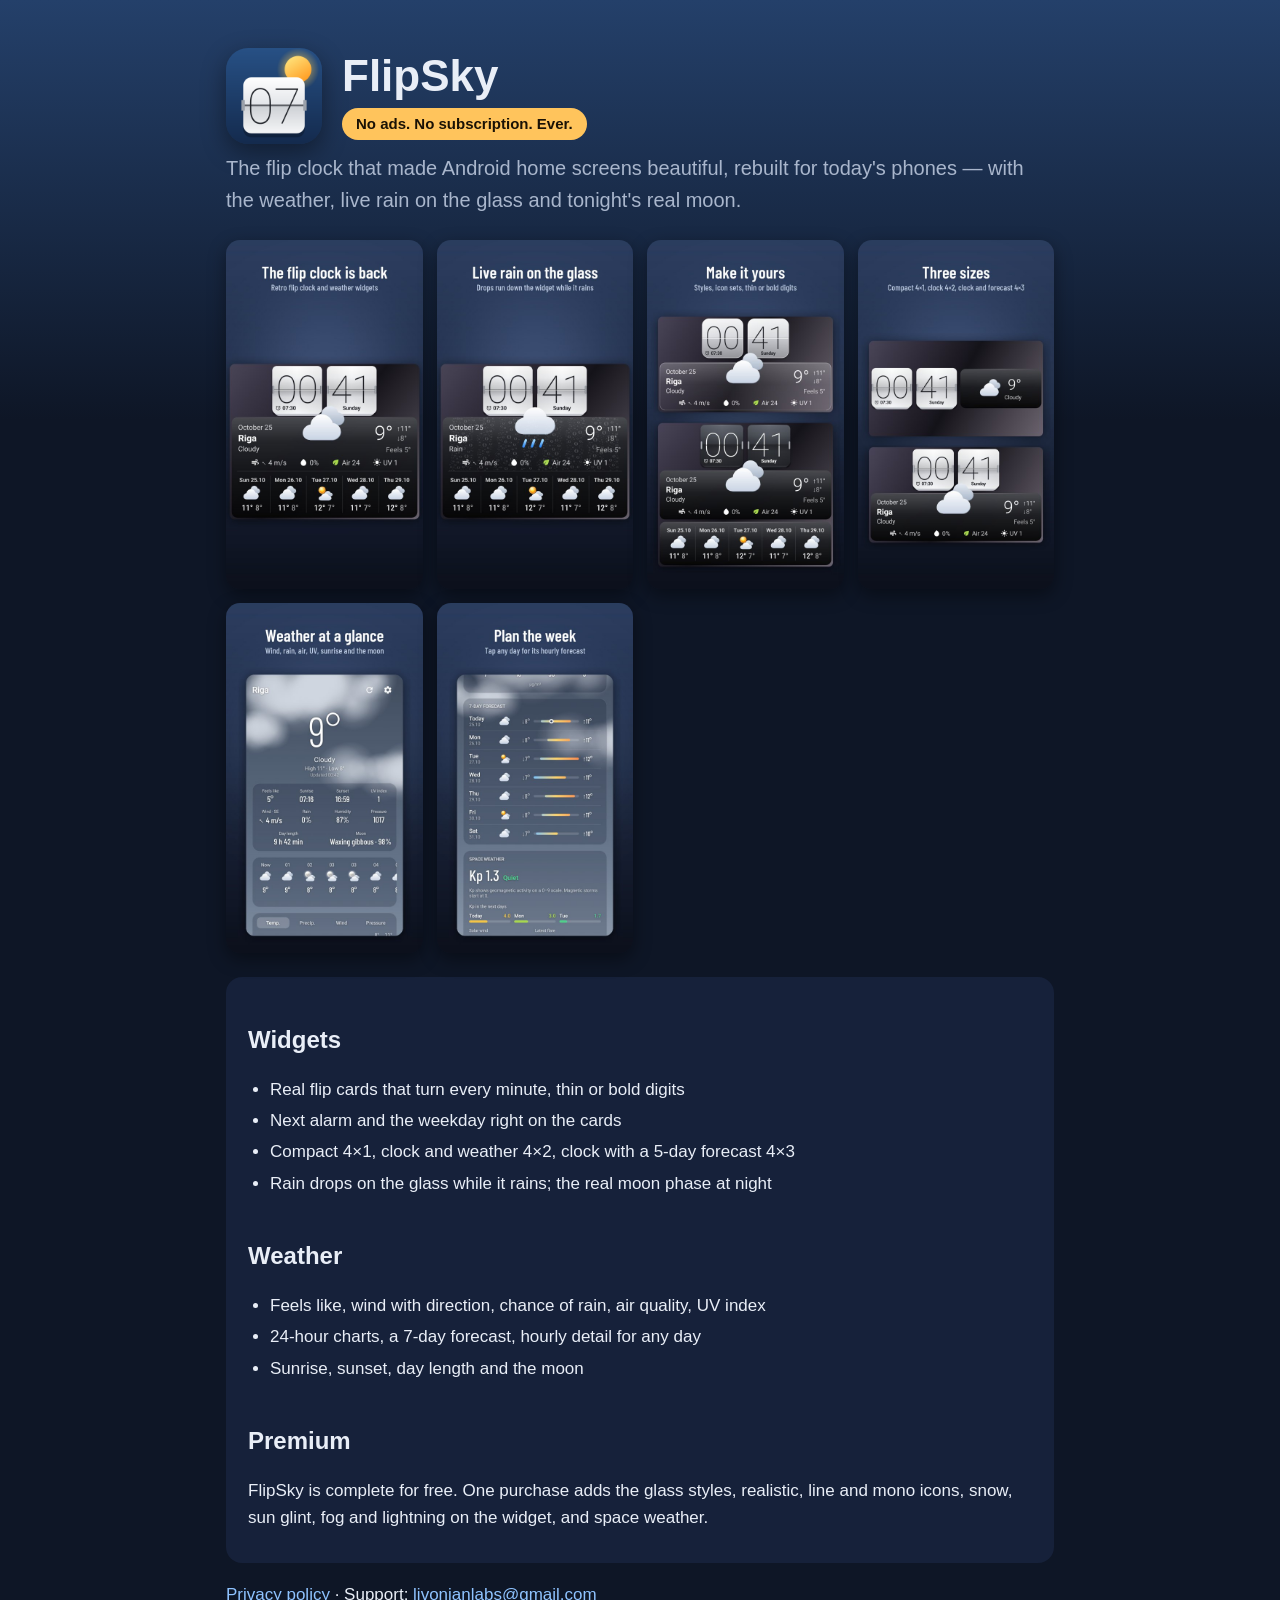
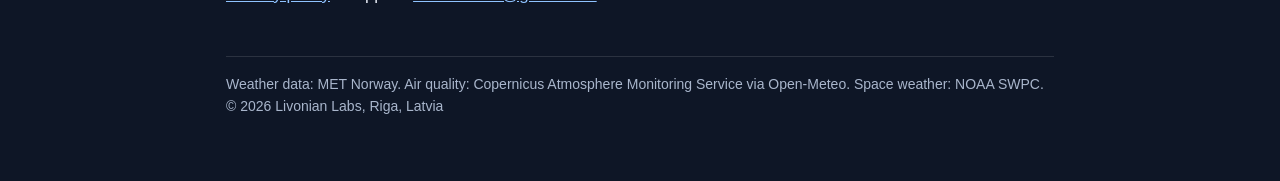
==== flipsky/index.html @ 4f16a38f "Livonian Labs site: FlipSky page and privacy policy" ====
<!doctype html>
<html lang="en">
<head>
<meta charset="utf-8">
<meta name="viewport" content="width=device-width, initial-scale=1">
<title>FlipSky – Flip clock and weather</title>
<meta name="description" content="Retro flip clock and weather widgets for Android. Live rain on the glass, real moon phases, 13 languages. No ads, ever.">
<meta property="og:title" content="FlipSky – Flip clock and weather">
<meta property="og:image" content="https://livonianlabs.github.io/flipsky/img/feature_1024x500.png">
<link rel="icon" href="/favicon.png">
<link rel="stylesheet" href="/style.css">
</head>
<body>
<main>
  <div class="hero">
    <img src="img/icon_512.png" alt="FlipSky icon">
    <div>
      <h1>FlipSky</h1>
      <span class="badge">No ads. No subscription. Ever.</span>
    </div>
  </div>
  <p class="lead">The flip clock that made Android home screens beautiful, rebuilt for today's phones — with the weather, live rain on the glass and tonight's real moon.</p>

  <div class="shots">
    <img src="img/01_flip_clock.jpg" alt="Flip clock widget with weather and a 5-day forecast">
    <img src="img/02_live_rain.jpg" alt="Rain drops running down the widget">
    <img src="img/03_styles.jpg" alt="Widget styles">
    <img src="img/04_sizes.jpg" alt="Widget sizes">
    <img src="img/05_weather.jpg" alt="Weather screen">
    <img src="img/06_week.jpg" alt="7-day forecast">
  </div>

  <div class="card">
    <h2>Widgets</h2>
    <ul>
      <li>Real flip cards that turn every minute, thin or bold digits</li>
      <li>Next alarm and the weekday right on the cards</li>
      <li>Compact 4×1, clock and weather 4×2, clock with a 5-day forecast 4×3</li>
      <li>Rain drops on the glass while it rains; the real moon phase at night</li>
    </ul>
    <h2>Weather</h2>
    <ul>
      <li>Feels like, wind with direction, chance of rain, air quality, UV index</li>
      <li>24-hour charts, a 7-day forecast, hourly detail for any day</li>
      <li>Sunrise, sunset, day length and the moon</li>
    </ul>
    <h2>Premium</h2>
    <p>FlipSky is complete for free. One purchase adds the glass styles, realistic, line and mono icons, snow, sun glint, fog and lightning on the widget, and space weather.</p>
  </div>

  <p><a href="privacy.html">Privacy policy</a> · Support: <a href="mailto:livonianlabs@gmail.com">livonianlabs@gmail.com</a></p>
  <footer>Weather data: MET Norway. Air quality: Copernicus Atmosphere Monitoring Service via Open-Meteo. Space weather: NOAA SWPC.<br>© 2026 Livonian Labs, Riga, Latvia</footer>
</main>
</body>
</html>
---- style.css ----
:root {
  --bg: #0e1626;
  --panel: #16213a;
  --text: #e9eef7;
  --muted: #a9b6cc;
  --accent: #ffc45c;
  --link: #8fc3ff;
}
* { box-sizing: border-box; }
body {
  margin: 0;
  background: linear-gradient(180deg, #24406a 0%, var(--bg) 420px) no-repeat, var(--bg);
  color: var(--text);
  font: 17px/1.6 -apple-system, "Segoe UI", Roboto, "Helvetica Neue", Arial, sans-serif;
}
main { max-width: 860px; margin: 0 auto; padding: 48px 16px 64px; }
a { color: var(--link); }
h1 { font-size: 44px; line-height: 1.1; margin: 0 0 8px; }
h2 { font-size: 24px; margin: 40px 0 8px; }
p.lead { font-size: 20px; color: var(--muted); margin: 0 0 24px; }
.hero { display: flex; gap: 20px; align-items: center; margin-bottom: 8px; }
.hero img { width: 96px; height: 96px; border-radius: 22px; box-shadow: 0 8px 24px #0006; }
.badge { display: inline-block; background: var(--accent); color: #1a1205; font-weight: 600; border-radius: 999px; padding: 4px 14px; font-size: 15px; }
.shots { display: grid; grid-template-columns: repeat(auto-fill, minmax(180px, 1fr)); gap: 14px; margin: 24px 0; }
.shots img { width: 100%; border-radius: 14px; display: block; box-shadow: 0 6px 18px #0006; }
.card { background: var(--panel); border-radius: 16px; padding: 4px 22px 14px; margin: 18px 0; }
ul { padding-left: 22px; }
li { margin: 4px 0; }
footer { color: var(--muted); font-size: 14px; margin-top: 48px; border-top: 1px solid #ffffff1f; padding-top: 16px; }
.apps a { display: flex; gap: 16px; align-items: center; text-decoration: none; color: var(--text); background: var(--panel); border-radius: 16px; padding: 14px; }
.apps img { width: 64px; height: 64px; border-radius: 15px; }
@media (max-width: 520px) { h1 { font-size: 34px; } .hero img { width: 72px; height: 72px; } }
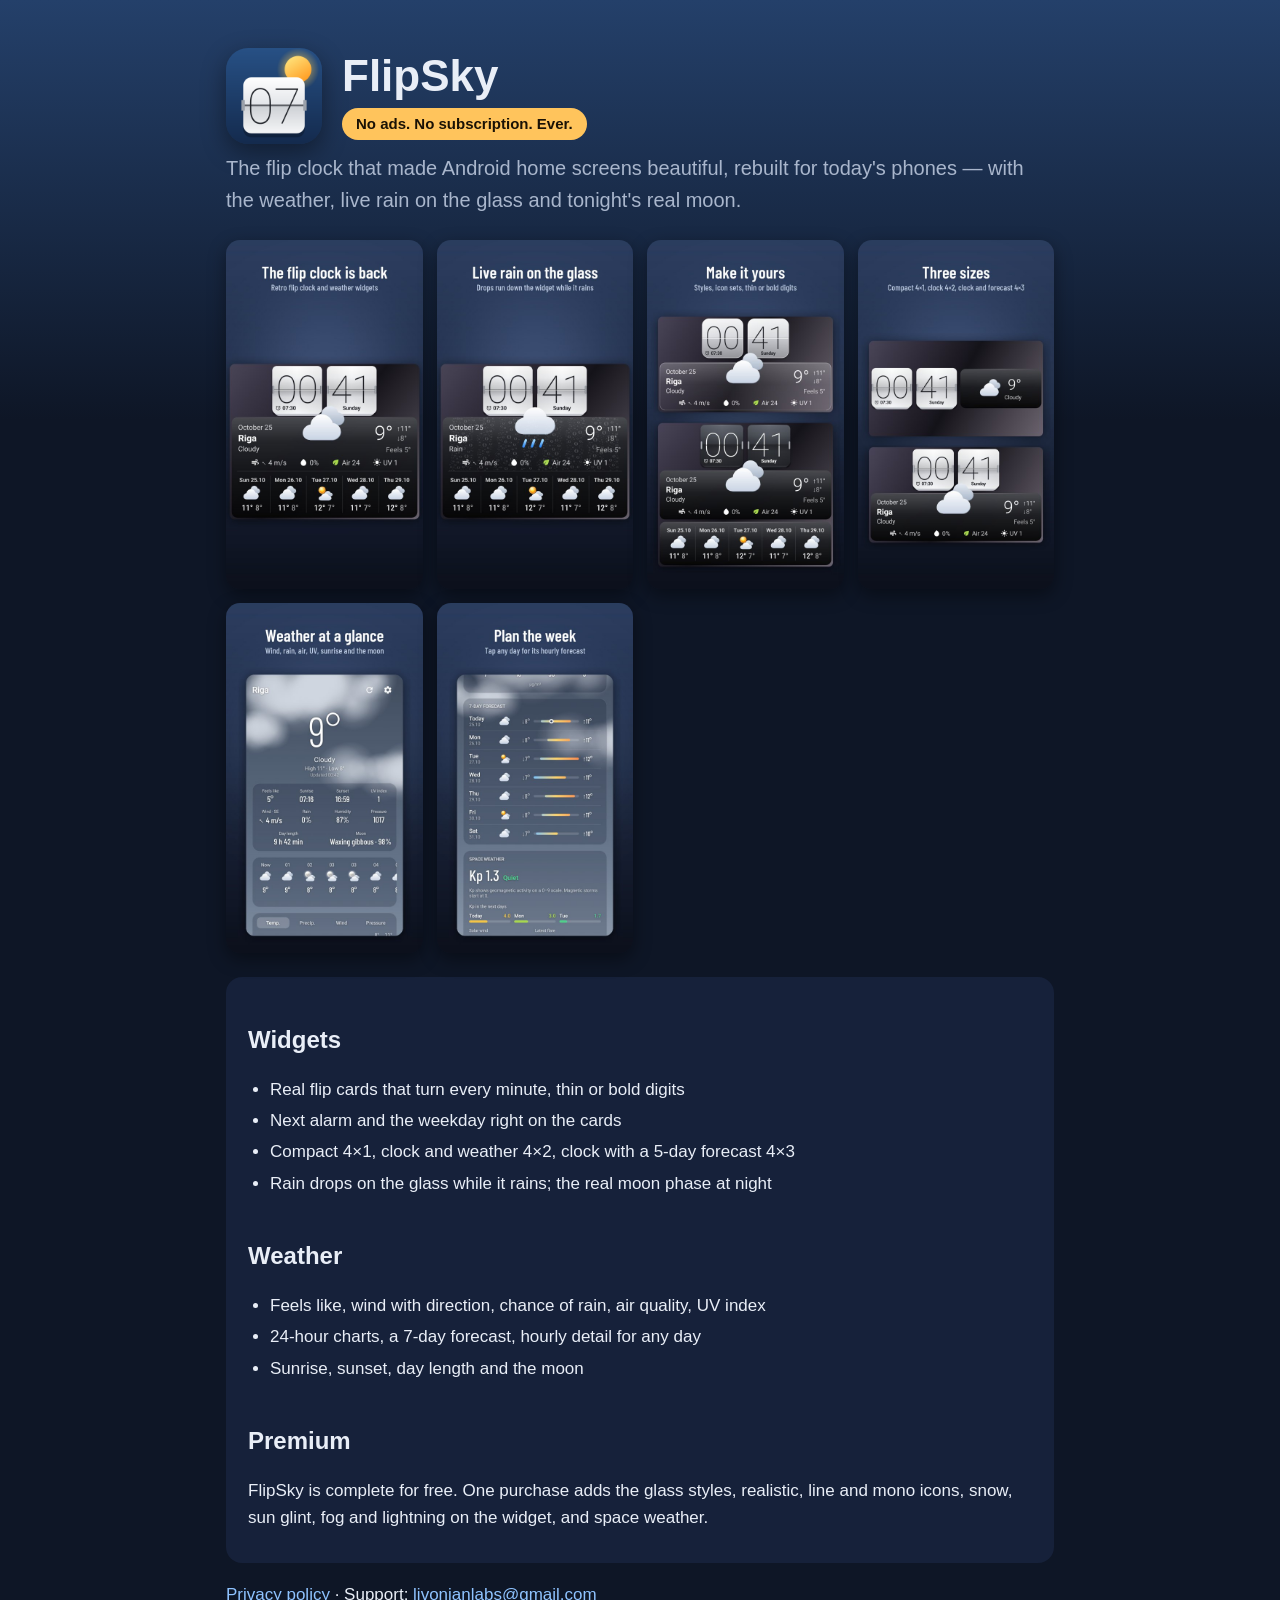
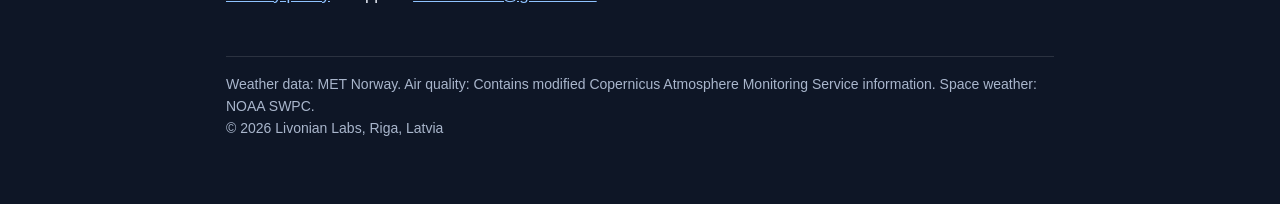
==== commit 39fee098: "FlipSky: air quality from our own Copernicus CAMS files Co-Authored-By: Claude Opus 5.5 <noreply@ant" ====
--- a/flipsky/index.html
+++ b/flipsky/index.html
@@ -49,7 +49,7 @@
   </div>
 
   <p><a href="privacy.html">Privacy policy</a> · Support: <a href="mailto:livonianlabs@gmail.com">livonianlabs@gmail.com</a></p>
-  <footer>Weather data: MET Norway. Air quality: Copernicus Atmosphere Monitoring Service via Open-Meteo. Space weather: NOAA SWPC.<br>© 2026 Livonian Labs, Riga, Latvia</footer>
+  <footer>Weather data: MET Norway. Air quality: Contains modified Copernicus Atmosphere Monitoring Service information. Space weather: NOAA SWPC.<br>© 2026 Livonian Labs, Riga, Latvia</footer>
 </main>
 </body>
 </html>
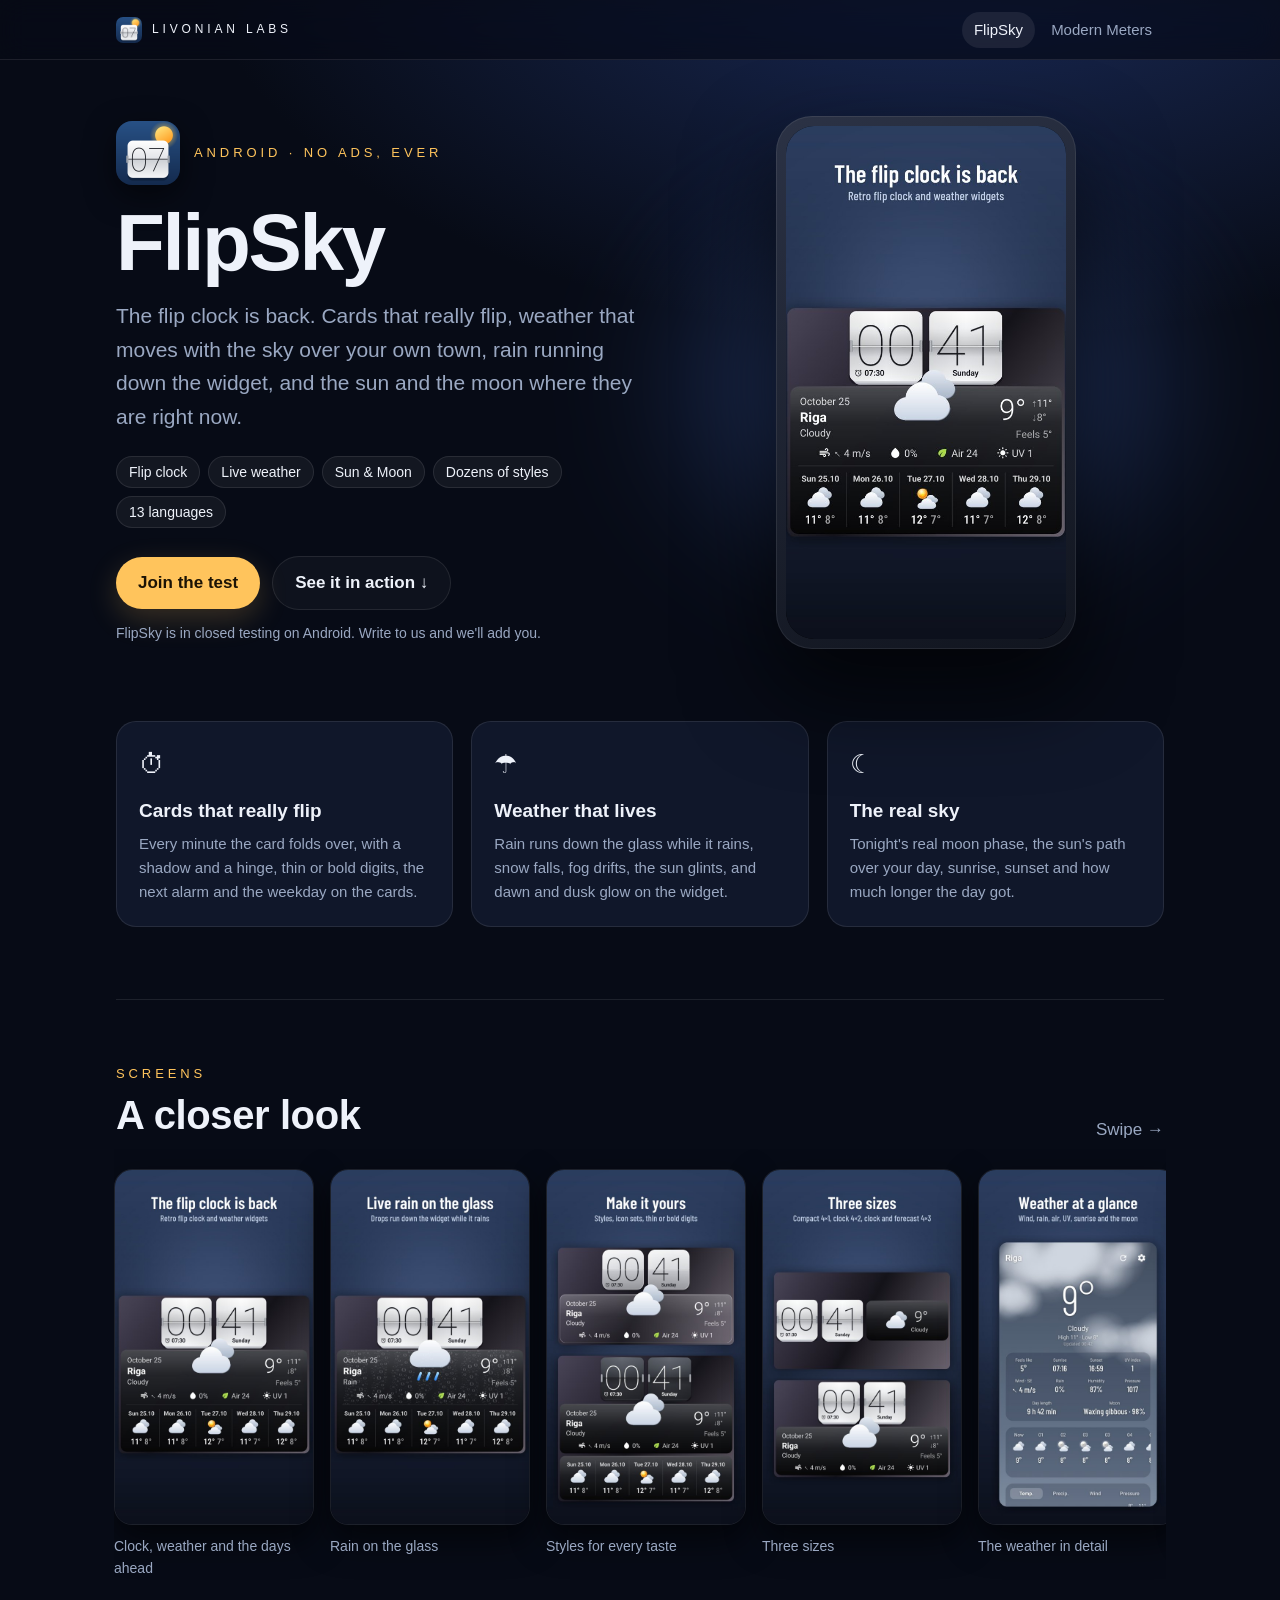
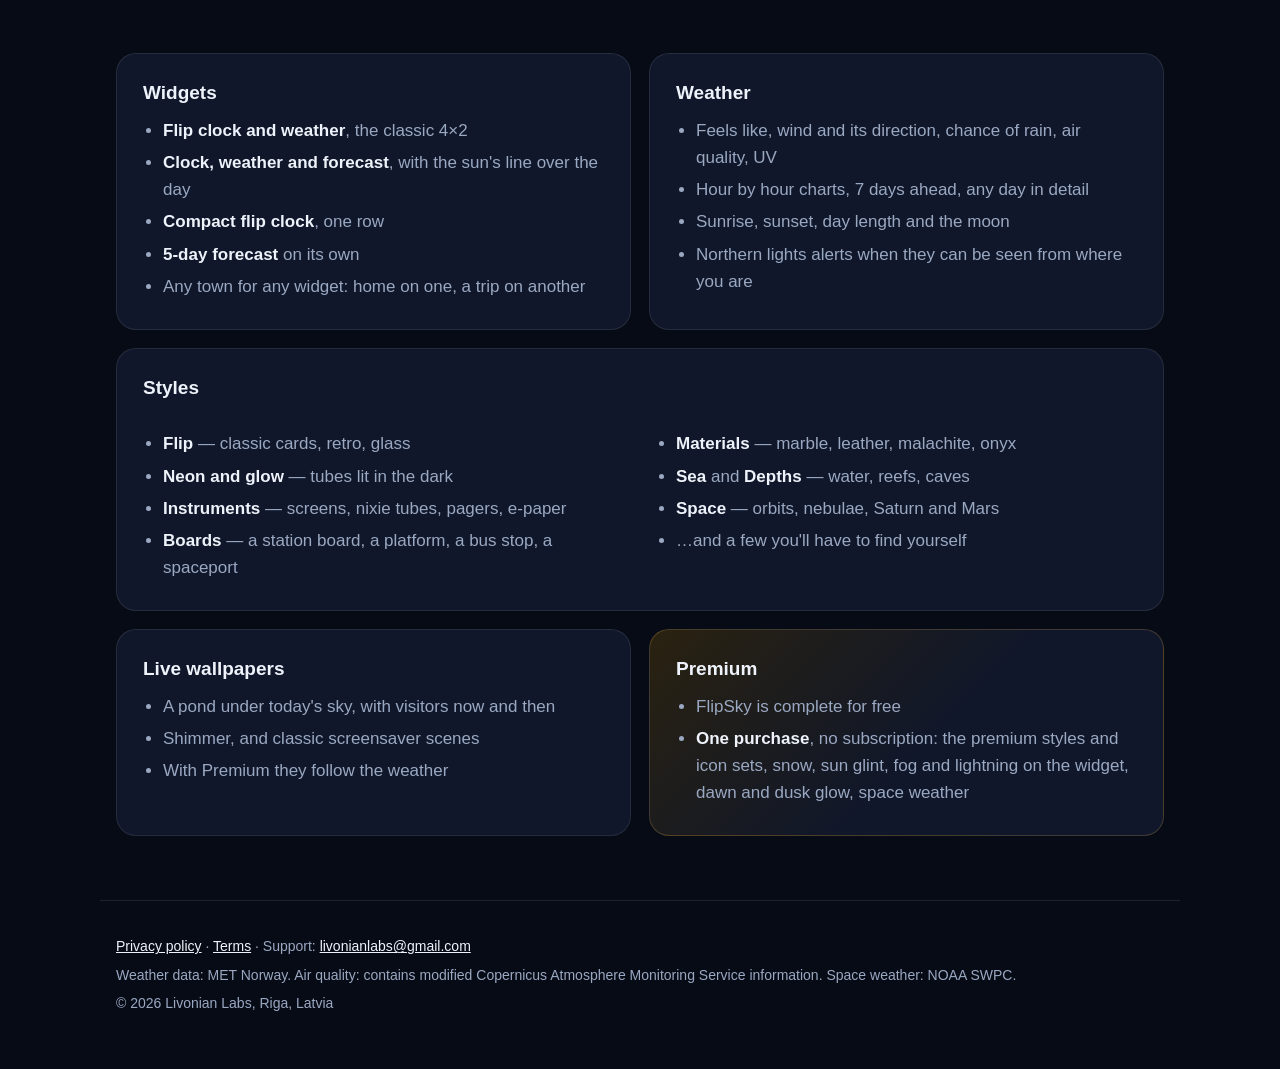
==== commit ce75d4bb: "One site: a shared bar to home and the products, smooth moves between pages (view transitions), page" ====
--- a/flipsky/index.html
+++ b/flipsky/index.html
@@ -4,52 +4,210 @@
 <meta charset="utf-8">
 <meta name="viewport" content="width=device-width, initial-scale=1">
 <title>FlipSky – Flip clock and weather</title>
-<meta name="description" content="Retro flip clock and weather widgets for Android. Live rain on the glass, real moon phases, 13 languages. No ads, ever.">
+<meta name="description" content="Flip clock and weather widgets for Android: cards that really flip, live rain on the widget, the sun and moon where they are now, dozens of styles. No ads, ever.">
 <meta property="og:title" content="FlipSky – Flip clock and weather">
+<meta property="og:description" content="Flip clock and weather widgets for Android. No ads, ever.">
 <meta property="og:image" content="https://livonianlabs.github.io/flipsky/img/feature_1024x500.png">
+<meta name="theme-color" content="#070b16">
 <link rel="icon" href="/favicon.png">
-<link rel="stylesheet" href="/style.css">
+<link rel="stylesheet" href="/site.css">
+<style>
+*{box-sizing:border-box}
+html{scroll-behavior:smooth;scroll-padding-top:76px}
+body{margin:0;background:radial-gradient(1100px 600px at 75% -80px,#1c2d5c 0%,transparent 70%) no-repeat,var(--bg);color:var(--ink);
+  font:17px/1.6 -apple-system,"Segoe UI",Roboto,"Helvetica Neue",Arial,sans-serif;-webkit-font-smoothing:antialiased;overflow-x:hidden}
+a{color:inherit}
+main{max-width:1080px;margin:0 auto;padding:0 16px 40px}
+.kicker{color:var(--amber);font-size:13px;letter-spacing:.3em;text-transform:uppercase;margin:0 0 8px}
+h1{font-size:clamp(44px,8vw,80px);line-height:1;margin:0 0 16px;letter-spacing:-.03em;view-transition-name:fs-title}
+h2{font-size:clamp(28px,4vw,40px);line-height:1.1;margin:0 0 12px;letter-spacing:-.01em}
+h3{font-size:19px;margin:0 0 6px}
+.muted{color:var(--muted)}
+
+/* The top: what it is, and the phone */
+.top{display:grid;grid-template-columns:1.1fr 1fr;gap:48px;align-items:center;padding:56px 0 72px}
+.app{display:flex;align-items:center;gap:14px;margin-bottom:18px}
+.app img{width:64px;height:64px;border-radius:16px;box-shadow:0 10px 30px #0008}
+.lead{font-size:clamp(18px,2.2vw,21px);color:var(--muted);margin:0 0 22px;max-width:560px}
+.chips{display:flex;flex-wrap:wrap;gap:8px;margin:0 0 28px;padding:0;list-style:none}
+.chips li{font-size:14px;padding:4px 12px;border-radius:999px;background:#ffffff0d;border:1px solid var(--line)}
+.actions{display:flex;flex-wrap:wrap;gap:12px;align-items:center}
+.btn{display:inline-flex;align-items:center;gap:8px;padding:12px 22px;border-radius:999px;font-weight:600;text-decoration:none;transition:transform .2s,background .2s}
+.btn.main{background:var(--amber);color:#1b1305;box-shadow:0 10px 30px #ffc45c33}
+.btn.ghost{border:1px solid var(--line);background:#ffffff08}
+.btn:hover{transform:translateY(-2px)}
+.btn:focus-visible{outline:2px solid var(--amber);outline-offset:3px}
+.note{font-size:14px;color:var(--muted);margin:12px 0 0}
+.show{position:relative}
+.glow{position:absolute;inset:8% -12%;z-index:-1;filter:blur(64px);opacity:.55;background:radial-gradient(closest-side,#5b8cff,transparent)}
+.phone{position:relative;width:min(300px,70vw);aspect-ratio:540/960;margin:0 auto;border-radius:36px;padding:10px;
+  background:linear-gradient(160deg,#2b3245,#11151f);box-shadow:0 40px 90px #000b,0 0 0 1px #ffffff14 inset;view-transition-name:fs-phone}
+.phone .screen{position:relative;width:100%;height:100%;border-radius:28px;overflow:hidden;background:#000}
+.phone img{position:absolute;inset:0;width:100%;height:100%;object-fit:cover;opacity:0;transition:opacity 1s ease,transform 6s ease;transform:scale(1.04)}
+.phone img.on{opacity:1;transform:scale(1)}
+
+/* Three things it is about */
+.three{display:grid;grid-template-columns:repeat(3,1fr);gap:18px;padding:0 0 72px}
+.tile{background:var(--card);border:1px solid var(--line);border-radius:20px;padding:22px}
+.tile i{font-style:normal;font-size:26px;display:block;margin-bottom:10px}
+.tile p{margin:0;color:var(--muted);font-size:15px}
+
+/* The screens, side by side */
+.rail-head{display:flex;justify-content:space-between;align-items:end;gap:16px;border-top:1px solid var(--line);padding-top:64px}
+.rail{display:grid;grid-auto-flow:column;grid-auto-columns:minmax(200px,240px);gap:16px;overflow-x:auto;scroll-snap-type:x mandatory;
+  padding:20px 2px 26px;margin:0 -2px;scrollbar-width:thin;scrollbar-color:#ffffff30 transparent}
+.rail figure{margin:0;scroll-snap-align:start}
+.rail img{width:100%;aspect-ratio:540/960;object-fit:cover;border-radius:18px;display:block;box-shadow:0 14px 34px #0009;border:1px solid var(--line)}
+.rail figcaption{font-size:14px;color:var(--muted);margin-top:10px}
+
+/* What is in it */
+.more{display:grid;grid-template-columns:1fr 1fr;gap:18px;padding:48px 0 24px}
+.block{background:var(--card);border:1px solid var(--line);border-radius:20px;padding:24px 26px}
+.block ul{margin:8px 0 0;padding-left:20px;color:var(--muted)}
+.block li{margin:5px 0}
+.block li b{color:var(--ink);font-weight:600}
+.block.wide{grid-column:1/-1;display:grid;grid-template-columns:1fr 1fr;gap:8px 32px;align-items:start}
+.block.wide h3{grid-column:1/-1}
+.prem{background:linear-gradient(135deg,#2a2210,#10172a 55%);border-color:#ffc45c33}
+
+.foot{max-width:1080px;margin:0 auto;padding:28px 16px 48px;color:var(--muted);font-size:14px;border-top:1px solid var(--line)}
+.foot a{color:var(--ink)}
+.foot p{margin:6px 0}
+
+@media (max-width:820px){
+  .top{grid-template-columns:1fr;gap:40px;padding:40px 0 56px}
+  .three,.more{grid-template-columns:1fr}
+  .block.wide{grid-template-columns:1fr}
+}
+@media (prefers-reduced-motion:reduce){.phone img{transition:none}.btn{transition:none}}
+</style>
+<script type="speculationrules">{"prerender":[{"where":{"href_matches":"/*"},"eagerness":"moderate"}]}</script>
 </head>
 <body>
+<header class="site-head">
+  <a class="logo" href="/"><img src="/favicon.png" alt="" width="26" height="26"><span>Livonian Labs</span></a>
+  <nav aria-label="Products">
+    <a href="/flipsky/" aria-current="page">FlipSky</a>
+    <a href="/modern-meters-app/">Modern Meters</a>
+  </nav>
+</header>
+
 <main>
-  <div class="hero">
-    <img src="img/icon_512.png" alt="FlipSky icon">
+  <section class="top">
     <div>
+      <div class="app"><img src="img/icon_512.png" alt="" width="64" height="64"><p class="kicker" style="margin:0">Android · No ads, ever</p></div>
       <h1>FlipSky</h1>
-      <span class="badge">No ads. No subscription. Ever.</span>
-    </div>
+      <p class="lead">The flip clock is back. Cards that really flip, weather that moves with the sky over your own town, rain running down the widget, and the sun and the moon where they are right now.</p>
+      <ul class="chips">
+        <li>Flip clock</li><li>Live weather</li><li>Sun &amp; Moon</li><li>Dozens of styles</li><li>13 languages</li>
+      </ul>
+      <div class="actions">
+        <a class="btn main" href="mailto:livonianlabs@gmail.com?subject=FlipSky%20test">Join the test</a>
+        <a class="btn ghost" href="#screens">See it in action ↓</a>
+      </div>
+      <p class="note">FlipSky is in closed testing on Android. Write to us and we'll add you.</p>
+    </div>
+    <div class="show">
+      <div class="glow"></div>
+      <div class="phone"><div class="screen" id="phone">
+        <img src="img/01_flip_clock.jpg" alt="FlipSky flip clock widget with the weather" class="on">
+        <img src="img/02_live_rain.jpg" alt="Rain drops running down the widget" loading="lazy">
+        <img src="img/03_styles.jpg" alt="Some of the widget styles" loading="lazy">
+        <img src="img/05_weather.jpg" alt="The weather screen" loading="lazy">
+        <img src="img/06_week.jpg" alt="The week ahead" loading="lazy">
+      </div></div>
+    </div>
+  </section>
+
+  <section class="three" aria-label="Highlights">
+    <div class="tile"><i>⏱</i><h3>Cards that really flip</h3><p>Every minute the card folds over, with a shadow and a hinge, thin or bold digits, the next alarm and the weekday on the cards.</p></div>
+    <div class="tile"><i>☂</i><h3>Weather that lives</h3><p>Rain runs down the glass while it rains, snow falls, fog drifts, the sun glints, and dawn and dusk glow on the widget.</p></div>
+    <div class="tile"><i>☾</i><h3>The real sky</h3><p>Tonight's real moon phase, the sun's path over your day, sunrise, sunset and how much longer the day got.</p></div>
+  </section>
+
+  <div class="rail-head" id="screens">
+    <div><p class="kicker">Screens</p><h2>A closer look</h2></div>
+    <p class="muted" style="margin:0 0 6px">Swipe →</p>
   </div>
-  <p class="lead">The flip clock that made Android home screens beautiful, rebuilt for today's phones — with the weather, live rain on the glass and tonight's real moon.</p>
-
-  <div class="shots">
-    <img src="img/01_flip_clock.jpg" alt="Flip clock widget with weather and a 5-day forecast">
-    <img src="img/02_live_rain.jpg" alt="Rain drops running down the widget">
-    <img src="img/03_styles.jpg" alt="Widget styles">
-    <img src="img/04_sizes.jpg" alt="Widget sizes">
-    <img src="img/05_weather.jpg" alt="Weather screen">
-    <img src="img/06_week.jpg" alt="7-day forecast">
+  <div class="rail" tabindex="0" aria-label="Screenshots">
+    <figure><img src="img/01_flip_clock.jpg" alt="Flip clock with weather and a 5-day forecast" loading="lazy"><figcaption>Clock, weather and the days ahead</figcaption></figure>
+    <figure><img src="img/02_live_rain.jpg" alt="Rain drops on the widget" loading="lazy"><figcaption>Rain on the glass</figcaption></figure>
+    <figure><img src="img/03_styles.jpg" alt="Widget styles" loading="lazy"><figcaption>Styles for every taste</figcaption></figure>
+    <figure><img src="img/04_sizes.jpg" alt="Widget sizes" loading="lazy"><figcaption>Three sizes</figcaption></figure>
+    <figure><img src="img/05_weather.jpg" alt="The weather screen" loading="lazy"><figcaption>The weather in detail</figcaption></figure>
+    <figure><img src="img/06_week.jpg" alt="7-day forecast" loading="lazy"><figcaption>The week ahead</figcaption></figure>
   </div>
 
-  <div class="card">
-    <h2>Widgets</h2>
-    <ul>
-      <li>Real flip cards that turn every minute, thin or bold digits</li>
-      <li>Next alarm and the weekday right on the cards</li>
-      <li>Compact 4×1, clock and weather 4×2, clock with a 5-day forecast 4×3</li>
-      <li>Rain drops on the glass while it rains; the real moon phase at night</li>
-    </ul>
-    <h2>Weather</h2>
-    <ul>
-      <li>Feels like, wind with direction, chance of rain, air quality, UV index</li>
-      <li>24-hour charts, a 7-day forecast, hourly detail for any day</li>
-      <li>Sunrise, sunset, day length and the moon</li>
-    </ul>
-    <h2>Premium</h2>
-    <p>FlipSky is complete for free. One purchase adds the glass styles, realistic, line and mono icons, snow, sun glint, fog and lightning on the widget, and space weather.</p>
-  </div>
-
-  <p><a href="privacy.html">Privacy policy</a> · Support: <a href="mailto:livonianlabs@gmail.com">livonianlabs@gmail.com</a></p>
-  <footer>Weather data: MET Norway. Air quality: Contains modified Copernicus Atmosphere Monitoring Service information. Space weather: NOAA SWPC.<br>© 2026 Livonian Labs, Riga, Latvia</footer>
+  <section class="more">
+    <div class="block">
+      <h3>Widgets</h3>
+      <ul>
+        <li><b>Flip clock and weather</b>, the classic 4×2</li>
+        <li><b>Clock, weather and forecast</b>, with the sun's line over the day</li>
+        <li><b>Compact flip clock</b>, one row</li>
+        <li><b>5-day forecast</b> on its own</li>
+        <li>Any town for any widget: home on one, a trip on another</li>
+      </ul>
+    </div>
+    <div class="block">
+      <h3>Weather</h3>
+      <ul>
+        <li>Feels like, wind and its direction, chance of rain, air quality, UV</li>
+        <li>Hour by hour charts, 7 days ahead, any day in detail</li>
+        <li>Sunrise, sunset, day length and the moon</li>
+        <li>Northern lights alerts when they can be seen from where you are</li>
+      </ul>
+    </div>
+    <div class="block wide">
+      <h3>Styles</h3>
+      <ul>
+        <li><b>Flip</b> — classic cards, retro, glass</li>
+        <li><b>Neon and glow</b> — tubes lit in the dark</li>
+        <li><b>Instruments</b> — screens, nixie tubes, pagers, e-paper</li>
+        <li><b>Boards</b> — a station board, a platform, a bus stop, a spaceport</li>
+      </ul>
+      <ul>
+        <li><b>Materials</b> — marble, leather, malachite, onyx</li>
+        <li><b>Sea</b> and <b>Depths</b> — water, reefs, caves</li>
+        <li><b>Space</b> — orbits, nebulae, Saturn and Mars</li>
+        <li>…and a few you'll have to find yourself</li>
+      </ul>
+    </div>
+    <div class="block">
+      <h3>Live wallpapers</h3>
+      <ul>
+        <li>A pond under today's sky, with visitors now and then</li>
+        <li>Shimmer, and classic screensaver scenes</li>
+        <li>With Premium they follow the weather</li>
+      </ul>
+    </div>
+    <div class="block prem">
+      <h3>Premium</h3>
+      <ul>
+        <li>FlipSky is complete for free</li>
+        <li><b>One purchase</b>, no subscription: the premium styles and icon sets, snow, sun glint, fog and lightning on the widget, dawn and dusk glow, space weather</li>
+      </ul>
+    </div>
+  </section>
 </main>
+
+<footer class="foot">
+  <p><a href="privacy.html">Privacy policy</a> · <a href="/terms.html">Terms</a> · Support: <a href="mailto:livonianlabs@gmail.com">livonianlabs@gmail.com</a></p>
+  <p>Weather data: MET Norway. Air quality: contains modified Copernicus Atmosphere Monitoring Service information. Space weather: NOAA SWPC.</p>
+  <p>© 2026 Livonian Labs, Riga, Latvia</p>
+</footer>
+
+<script>
+(() => {
+  // The phone's screens one after another (still for those who asked for less motion).
+  if (matchMedia('(prefers-reduced-motion: reduce)').matches) return;
+  const imgs = [...document.querySelectorAll('#phone img')];
+  let i = 0;
+  setInterval(() => {
+    if (document.hidden) return;
+    imgs[i].classList.remove('on'); i = (i + 1) % imgs.length; imgs[i].classList.add('on');
+  }, 3800);
+})();
+</script>
 </body>
 </html>
--- a/site.css
+++ b/site.css
@@ -0,0 +1,68 @@
+/*
+ * Livonian Labs: the chrome every page shares (the bar at the top, the foot) and the moves between pages.
+ * Pages are plain HTML (fast, indexable, no build); the browser animates going from one to the next.
+ */
+:root {
+  --bg: #070b16;
+  --ink: #eef2fa;
+  --muted: #9aa8c2;
+  --amber: #ffc45c;
+  --mint: #8ff0c8;
+  --card: #10172a;
+  --line: #ffffff17;
+  --head-h: 60px;
+}
+
+/* ---------- The bar at the top ---------- */
+.site-head {
+  position: sticky; top: 0; z-index: 50;
+  height: var(--head-h);
+  display: flex; align-items: center; justify-content: space-between; gap: 16px;
+  padding: 0 max(16px, calc((100vw - 1080px) / 2 + 16px));
+  background: #070b16b8;
+  -webkit-backdrop-filter: saturate(1.4) blur(14px); backdrop-filter: saturate(1.4) blur(14px);
+  border-bottom: 1px solid var(--line);
+  view-transition-name: site-head;
+}
+.site-head a { color: var(--ink); text-decoration: none; }
+.site-head .logo { display: inline-flex; align-items: center; gap: 10px; font-size: 12px; letter-spacing: .32em; text-transform: uppercase; white-space: nowrap; }
+.site-head .logo img { width: 26px; height: 26px; border-radius: 7px; }
+.site-head nav { display: flex; gap: 4px; }
+.site-head nav a { font-size: 15px; padding: 6px 12px; border-radius: 999px; color: var(--muted); transition: color .2s, background .2s; }
+.site-head nav a:hover { color: var(--ink); background: #ffffff0f; }
+.site-head nav a[aria-current="page"] { color: var(--ink); background: #ffffff14; }
+.site-head a:focus-visible { outline: 2px solid var(--amber); outline-offset: 2px; }
+
+/* Over the home page's sky: clear at first, glass once the page scrolls under it. */
+.site-head.over { position: fixed; left: 0; right: 0; background: transparent; border-bottom-color: transparent;
+  -webkit-backdrop-filter: none; backdrop-filter: none; }
+@supports (animation-timeline: scroll()) {
+  .site-head.over { animation: head-glass linear both; animation-timeline: scroll(root); animation-range: 0 240px; }
+  @keyframes head-glass { to { background: #070b16b8; border-bottom-color: var(--line);
+    -webkit-backdrop-filter: saturate(1.4) blur(14px); backdrop-filter: saturate(1.4) blur(14px); } }
+}
+@supports not (animation-timeline: scroll()) {
+  .site-head.over { background: linear-gradient(180deg, #070b16cc, #070b1600); }
+}
+
+@media (max-width: 520px) {
+  .site-head .logo span { letter-spacing: .22em; font-size: 11px; }
+  .site-head nav a { padding: 6px 9px; font-size: 14px; }
+}
+@media (max-width: 400px) {
+  .site-head .logo span { display: none; }
+}
+
+/* ---------- Going from page to page ---------- */
+@view-transition { navigation: auto; }
+::view-transition-old(root) { animation: 160ms ease-in both page-out; }
+::view-transition-new(root) { animation: 340ms cubic-bezier(.2, .8, .2, 1) 60ms both page-in; }
+@keyframes page-out { to { opacity: 0; transform: translateY(-6px); } }
+@keyframes page-in { from { opacity: 0; transform: translateY(14px); } }
+/* The things on both pages (the bar, a product's name, its picture) move to their new place. */
+::view-transition-group(*) { animation-duration: 460ms; animation-timing-function: cubic-bezier(.2, .8, .2, 1); }
+::view-transition-group(site-head) { animation-duration: 0s; }
+
+@media (prefers-reduced-motion: reduce) {
+  ::view-transition-group(*), ::view-transition-old(*), ::view-transition-new(*) { animation: none !important; }
+}
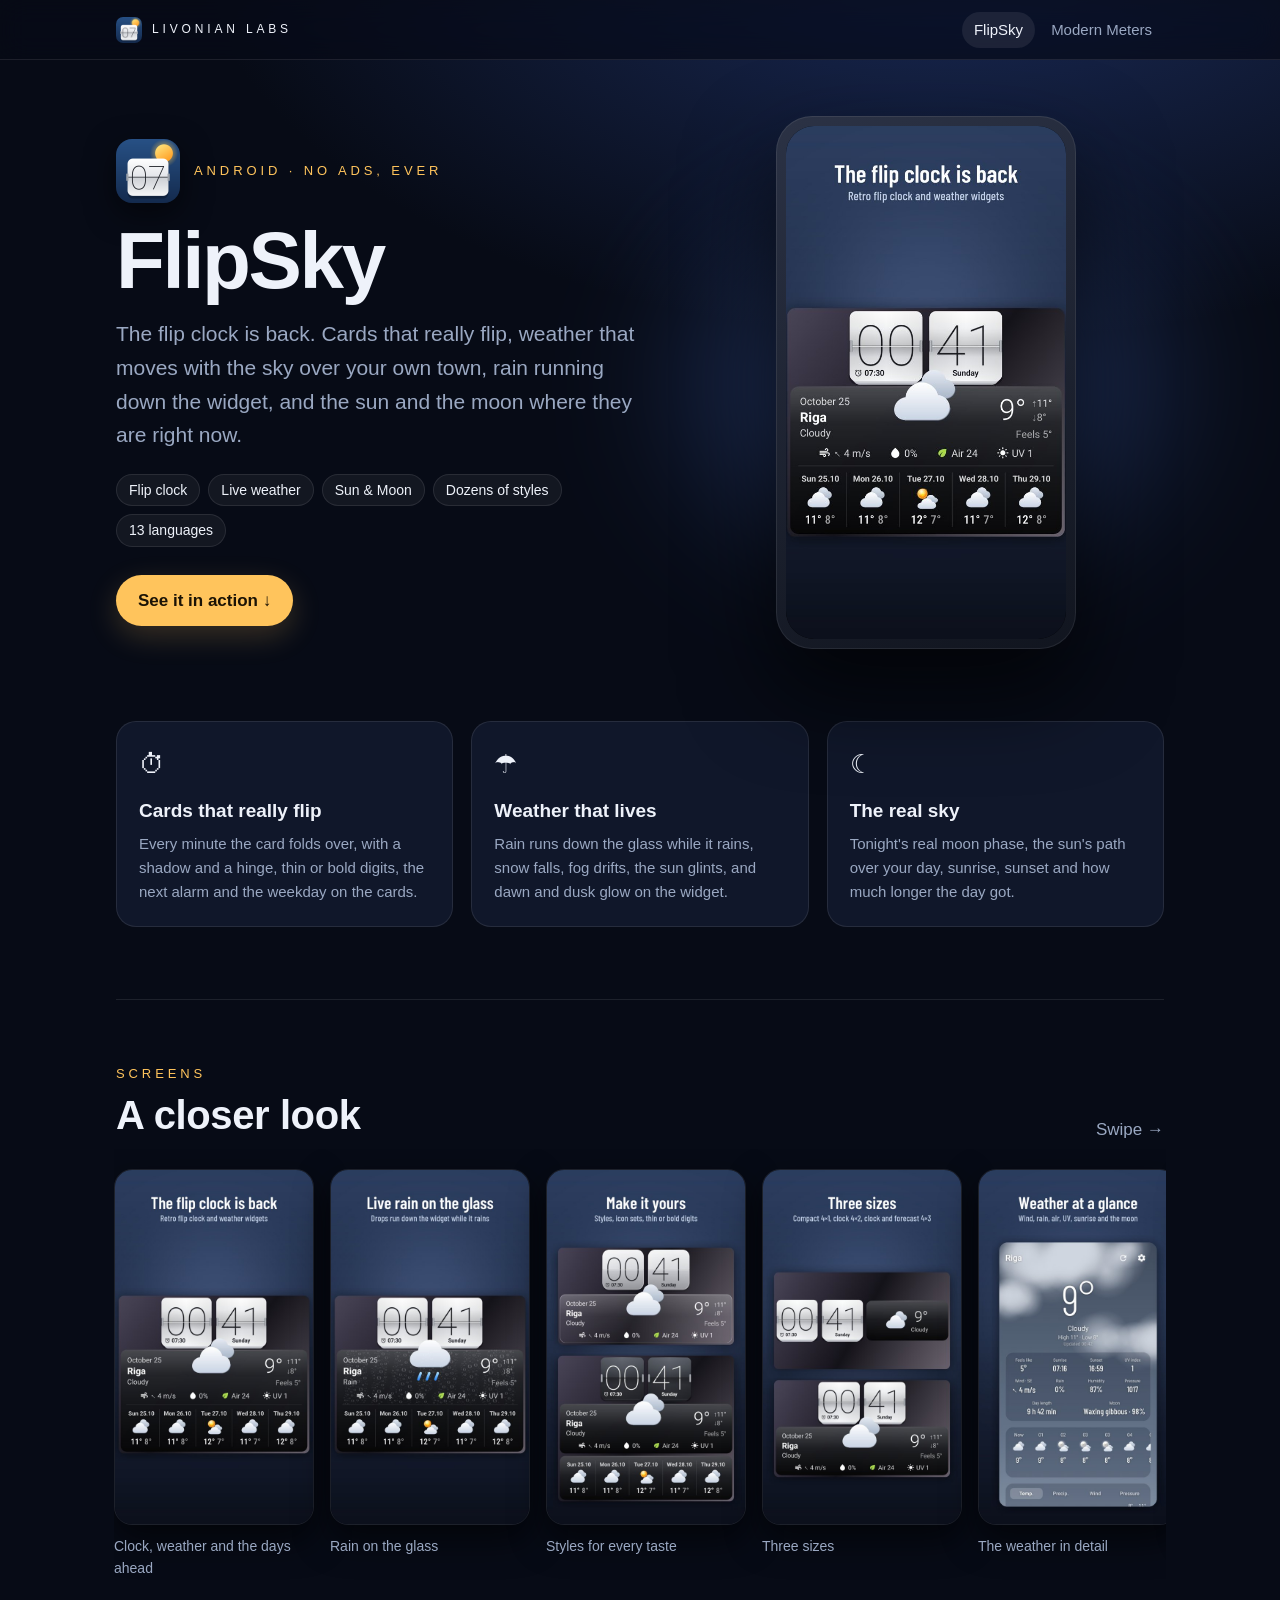
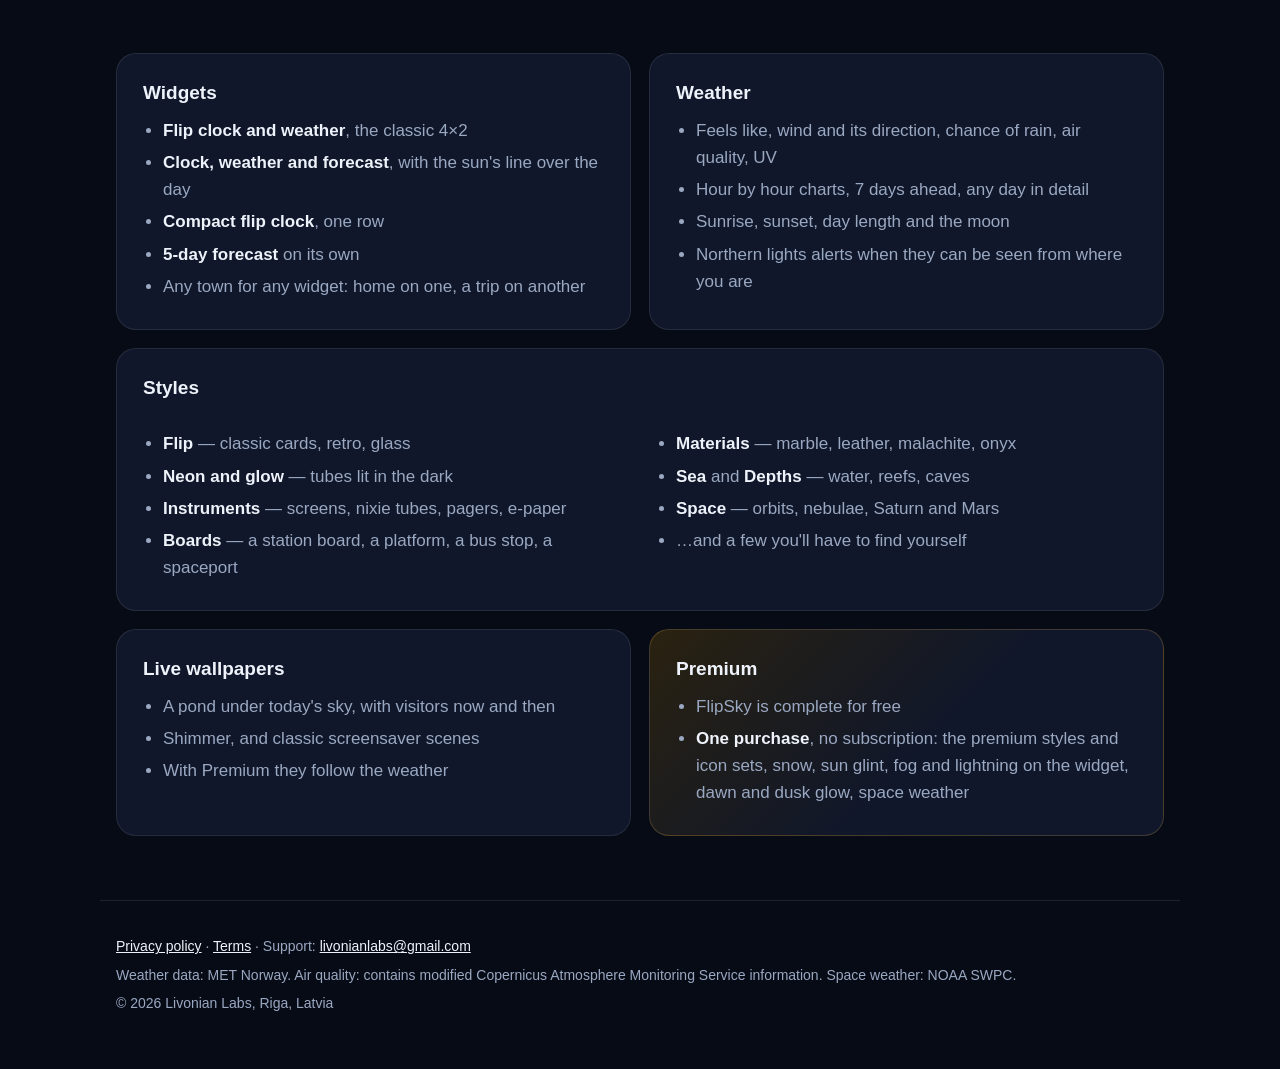
==== commit e30f5989: "FlipSky page: no test sign-up for now (a store link comes with the release)" ====
--- a/flipsky/index.html
+++ b/flipsky/index.html
@@ -102,10 +102,8 @@
         <li>Flip clock</li><li>Live weather</li><li>Sun &amp; Moon</li><li>Dozens of styles</li><li>13 languages</li>
       </ul>
       <div class="actions">
-        <a class="btn main" href="mailto:livonianlabs@gmail.com?subject=FlipSky%20test">Join the test</a>
-        <a class="btn ghost" href="#screens">See it in action ↓</a>
+        <a class="btn main" href="#screens">See it in action ↓</a>
       </div>
-      <p class="note">FlipSky is in closed testing on Android. Write to us and we'll add you.</p>
     </div>
     <div class="show">
       <div class="glow"></div>
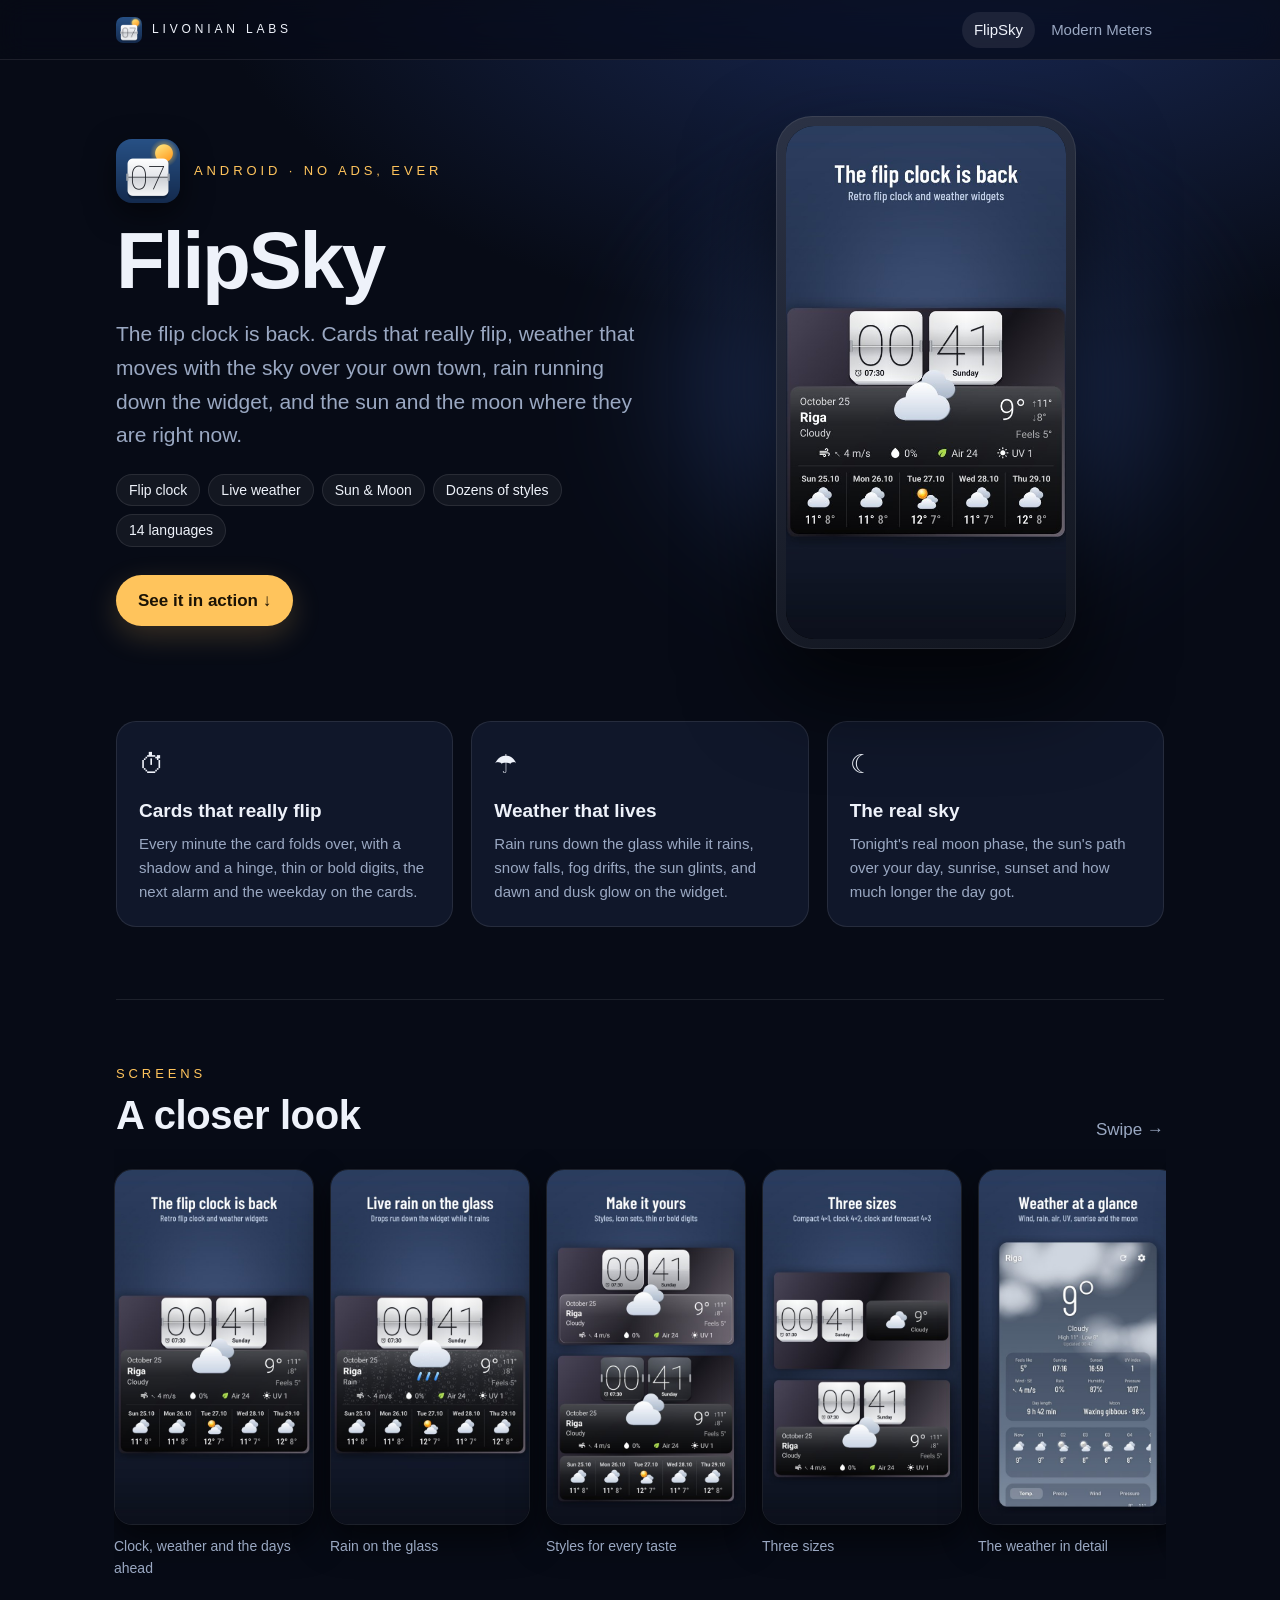
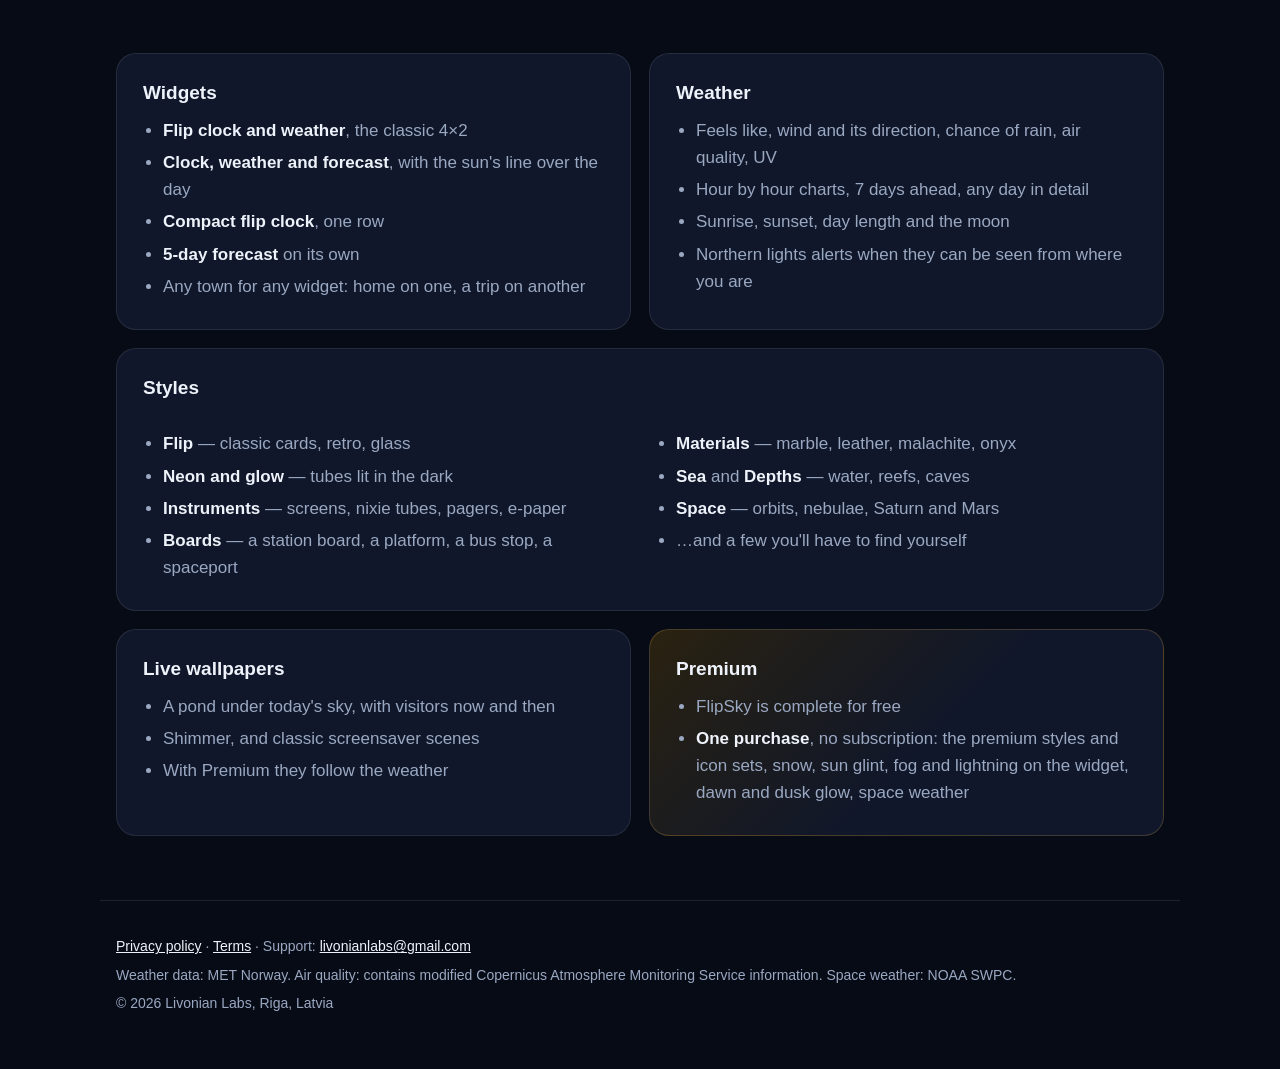
==== commit c29ca605: "Site in Croatian; FlipSky in 14 languages Co-Authored-By: Claude Opus 5.5 <noreply@anthropic.com> Cl" ====
--- a/flipsky/index.html
+++ b/flipsky/index.html
@@ -99,7 +99,7 @@
       <h1>FlipSky</h1>
       <p class="lead">The flip clock is back. Cards that really flip, weather that moves with the sky over your own town, rain running down the widget, and the sun and the moon where they are right now.</p>
       <ul class="chips">
-        <li>Flip clock</li><li>Live weather</li><li>Sun &amp; Moon</li><li>Dozens of styles</li><li>13 languages</li>
+        <li>Flip clock</li><li>Live weather</li><li>Sun &amp; Moon</li><li>Dozens of styles</li><li>14 languages</li>
       </ul>
       <div class="actions">
         <a class="btn main" href="#screens">See it in action ↓</a>
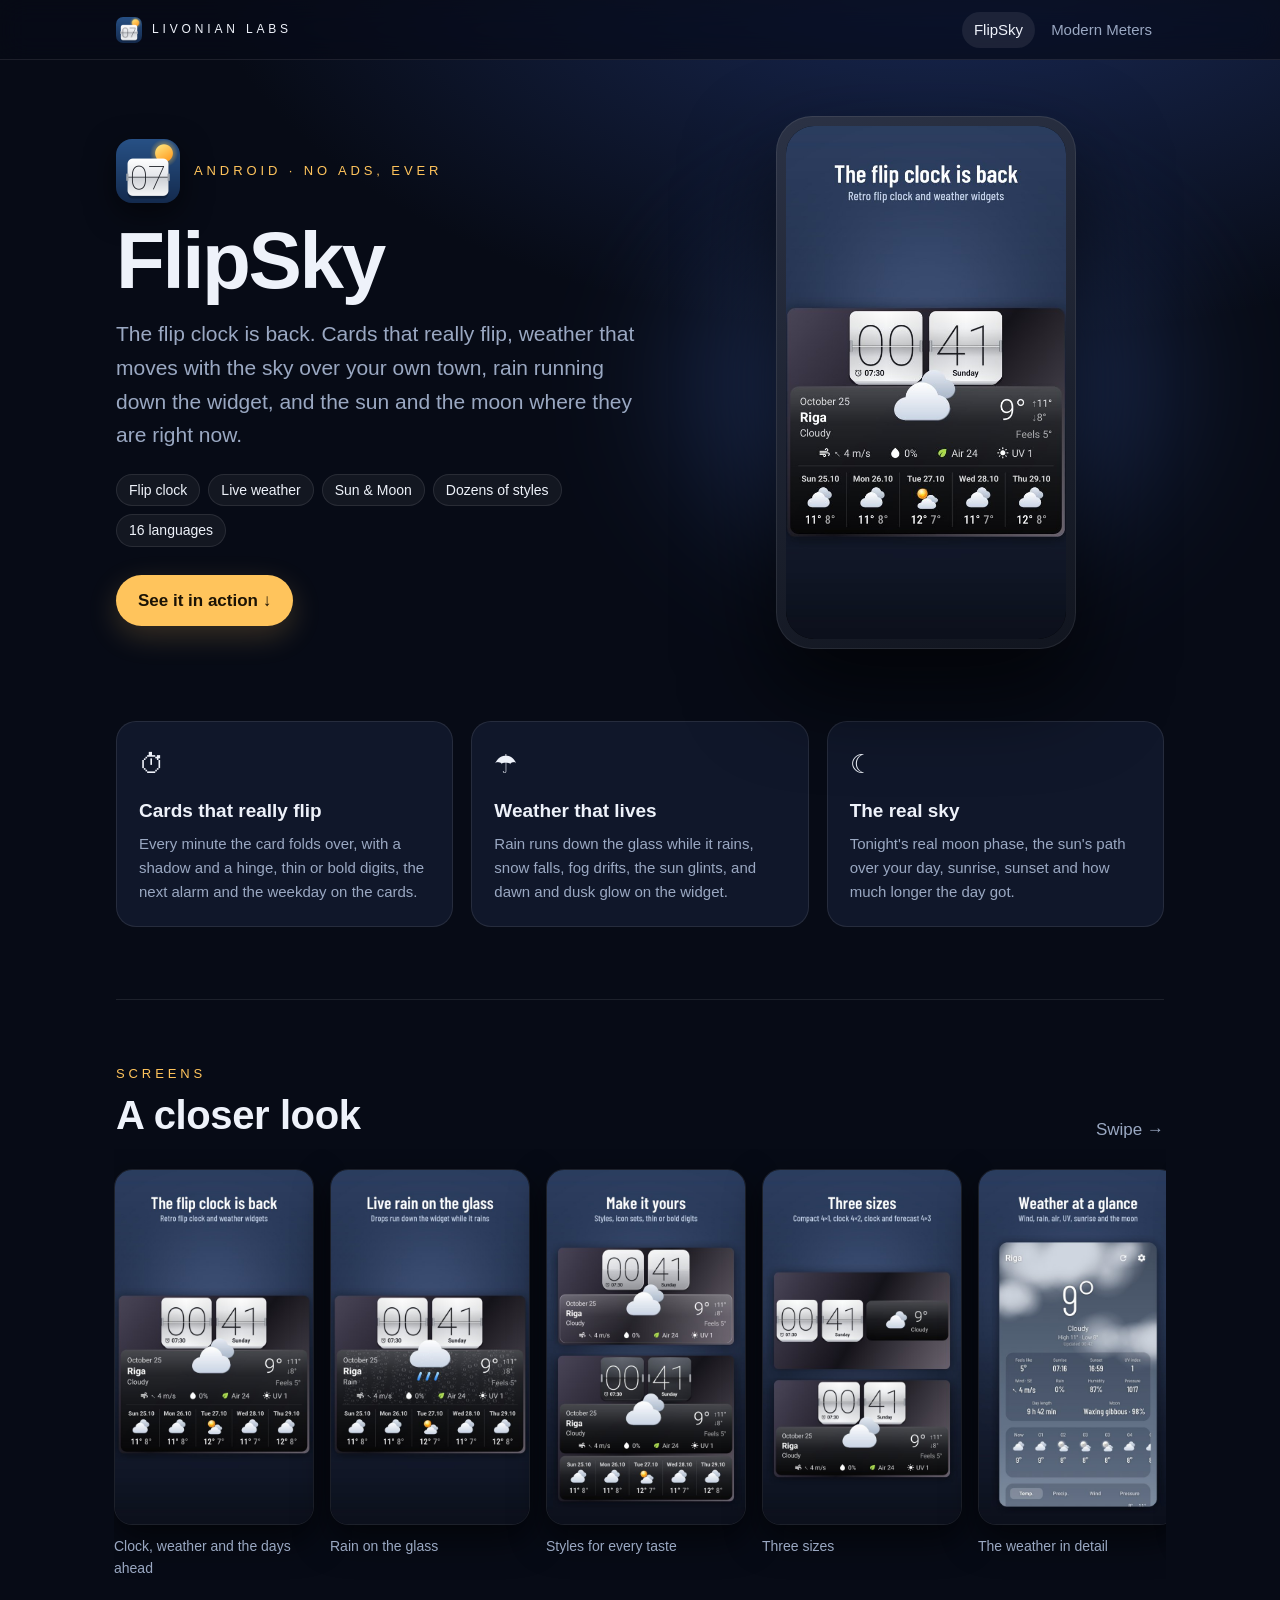
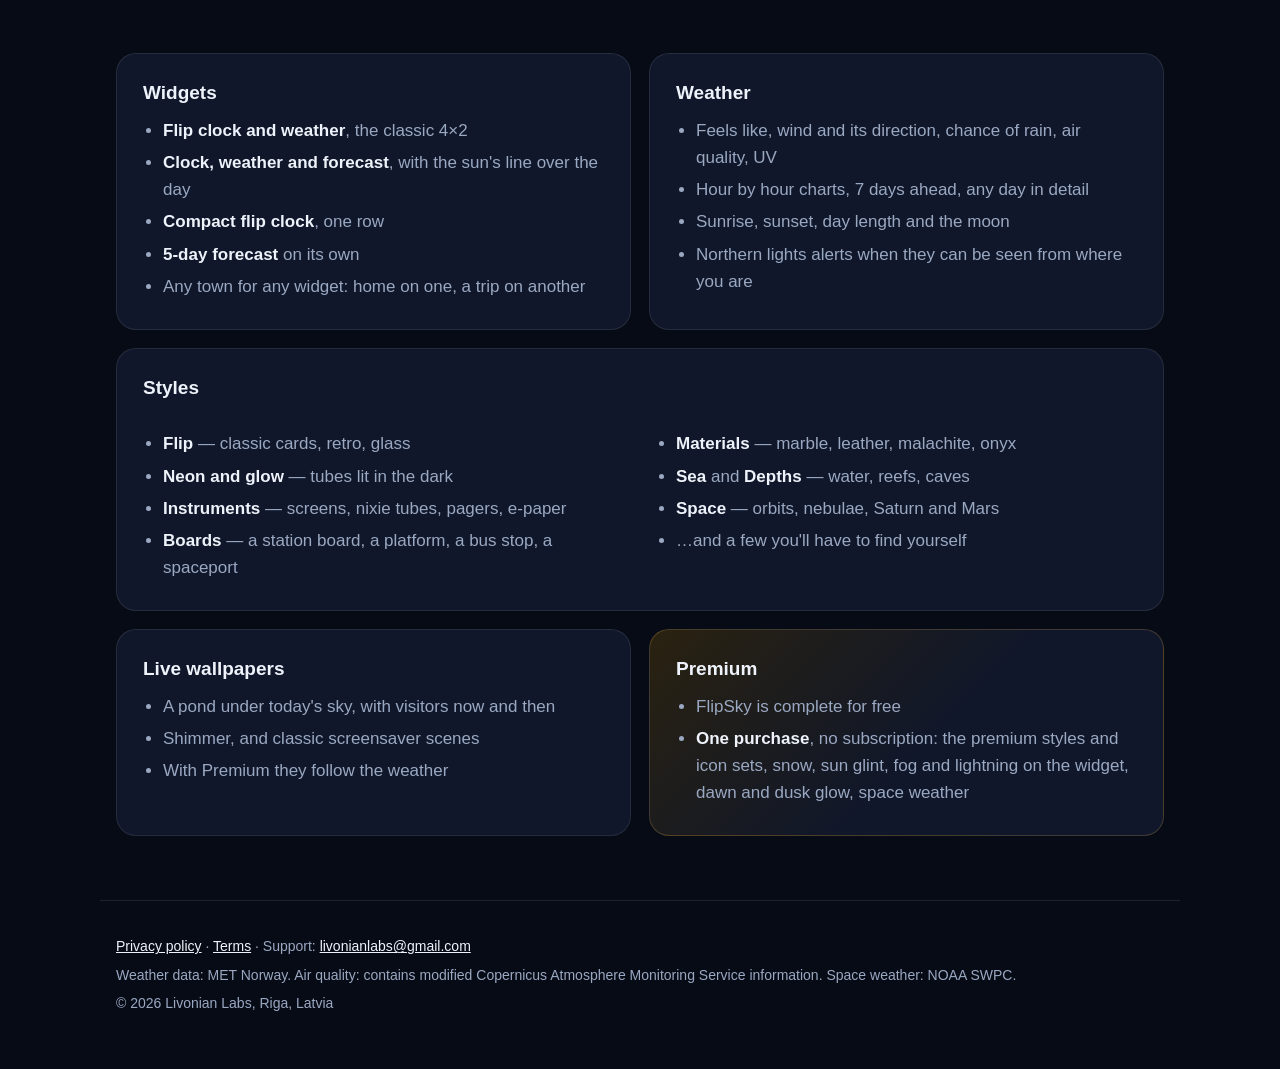
==== commit 81bba1a6: "FlipSky: 16 languages" ====
--- a/flipsky/index.html
+++ b/flipsky/index.html
@@ -99,7 +99,7 @@
       <h1>FlipSky</h1>
       <p class="lead">The flip clock is back. Cards that really flip, weather that moves with the sky over your own town, rain running down the widget, and the sun and the moon where they are right now.</p>
       <ul class="chips">
-        <li>Flip clock</li><li>Live weather</li><li>Sun &amp; Moon</li><li>Dozens of styles</li><li>14 languages</li>
+        <li>Flip clock</li><li>Live weather</li><li>Sun &amp; Moon</li><li>Dozens of styles</li><li>16 languages</li>
       </ul>
       <div class="actions">
         <a class="btn main" href="#screens">See it in action ↓</a>
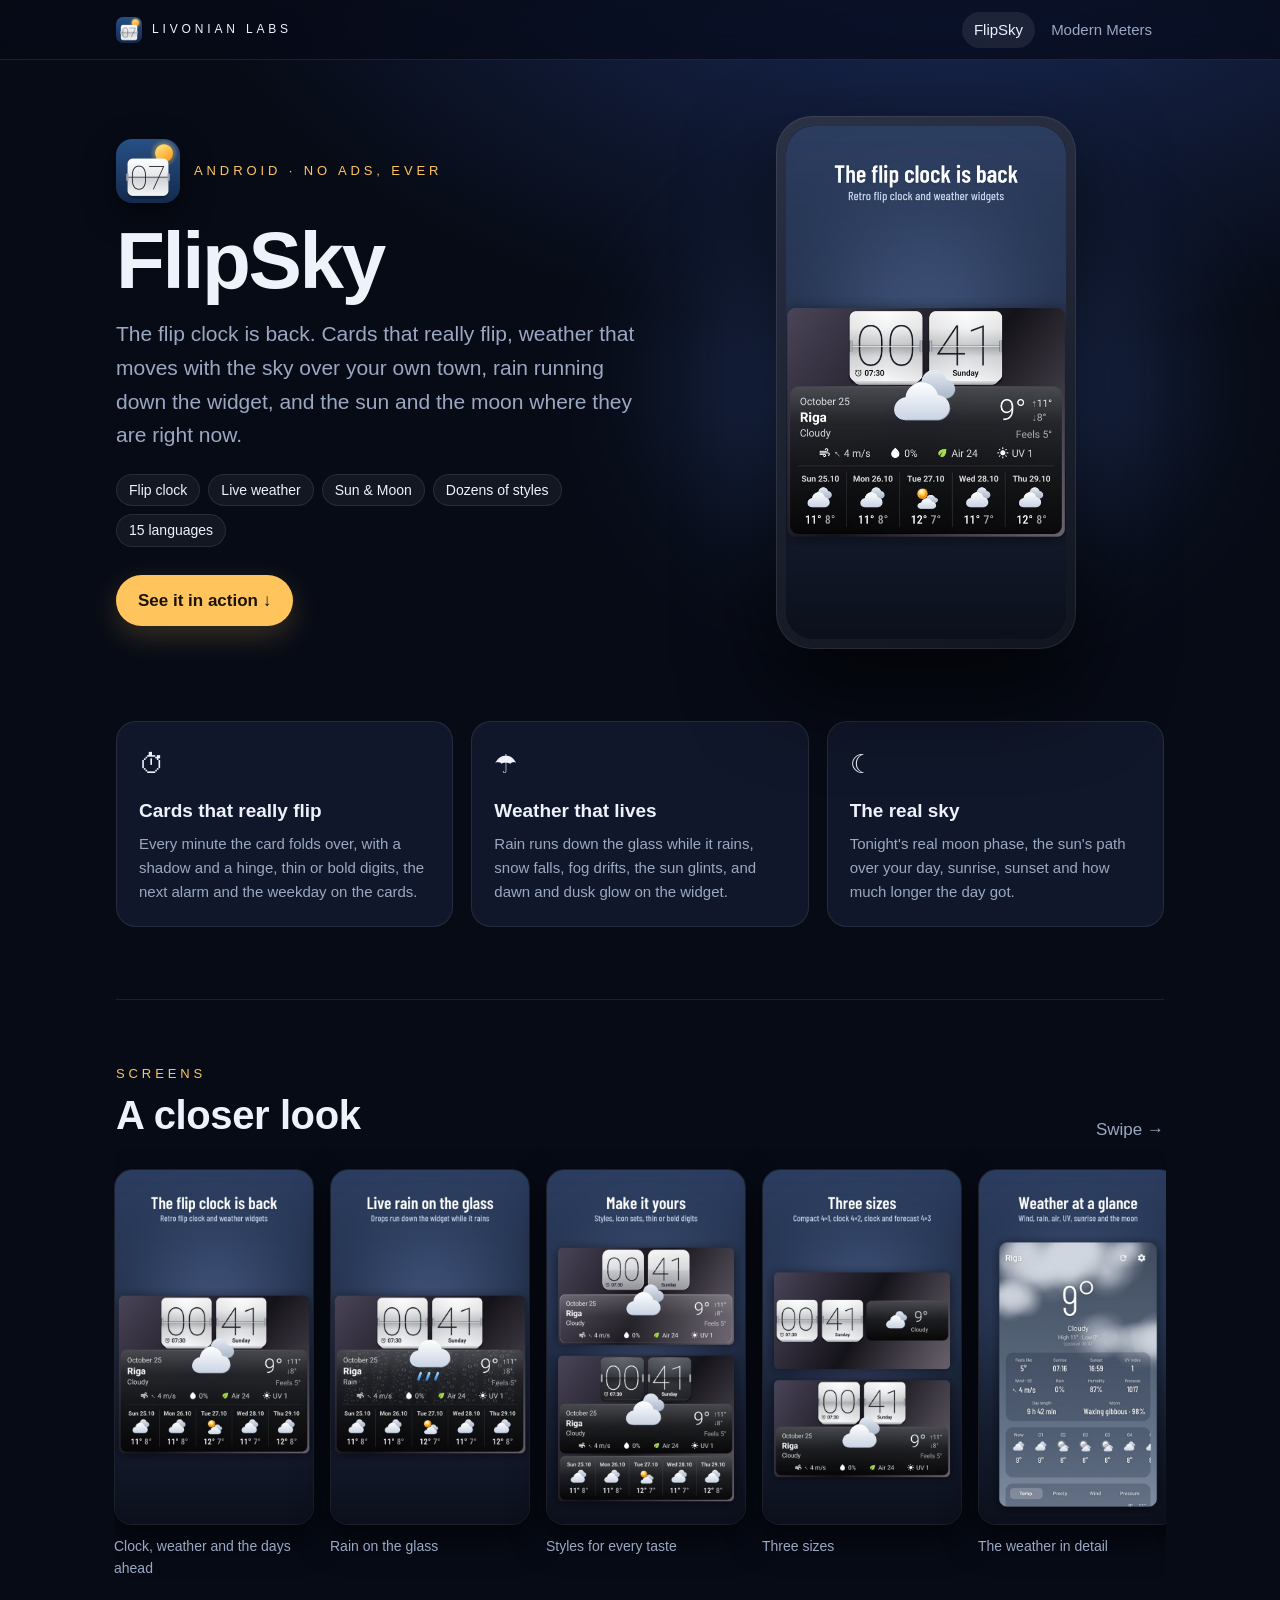
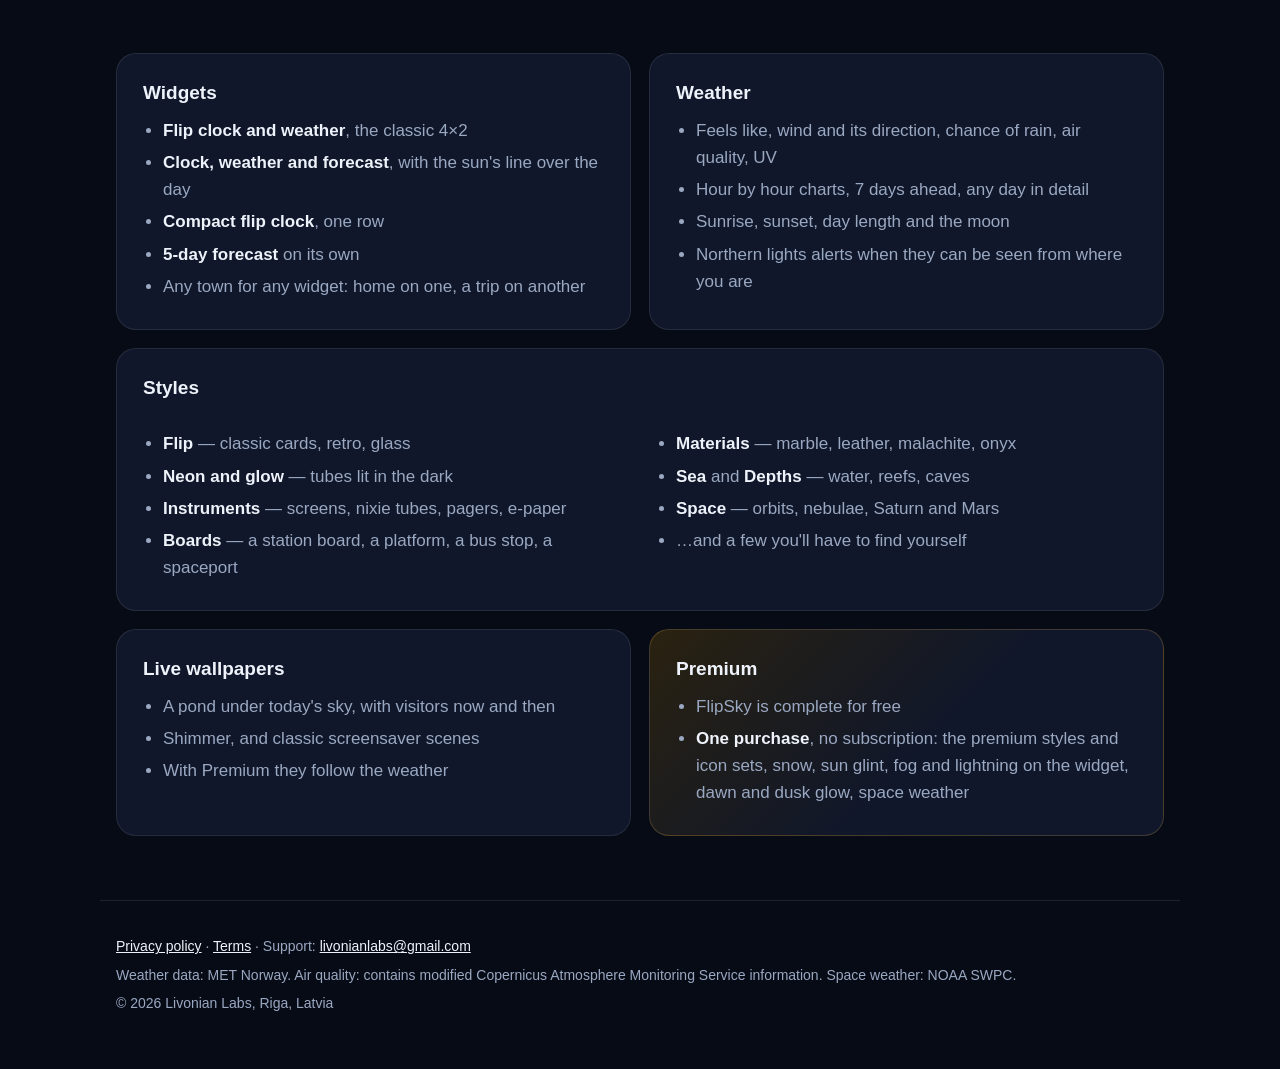
==== commit 0aefb7a6: "Polish on the home page; FlipSky in 15 languages" ====
--- a/flipsky/index.html
+++ b/flipsky/index.html
@@ -99,7 +99,7 @@
       <h1>FlipSky</h1>
       <p class="lead">The flip clock is back. Cards that really flip, weather that moves with the sky over your own town, rain running down the widget, and the sun and the moon where they are right now.</p>
       <ul class="chips">
-        <li>Flip clock</li><li>Live weather</li><li>Sun &amp; Moon</li><li>Dozens of styles</li><li>16 languages</li>
+        <li>Flip clock</li><li>Live weather</li><li>Sun &amp; Moon</li><li>Dozens of styles</li><li>15 languages</li>
       </ul>
       <div class="actions">
         <a class="btn main" href="#screens">See it in action ↓</a>
